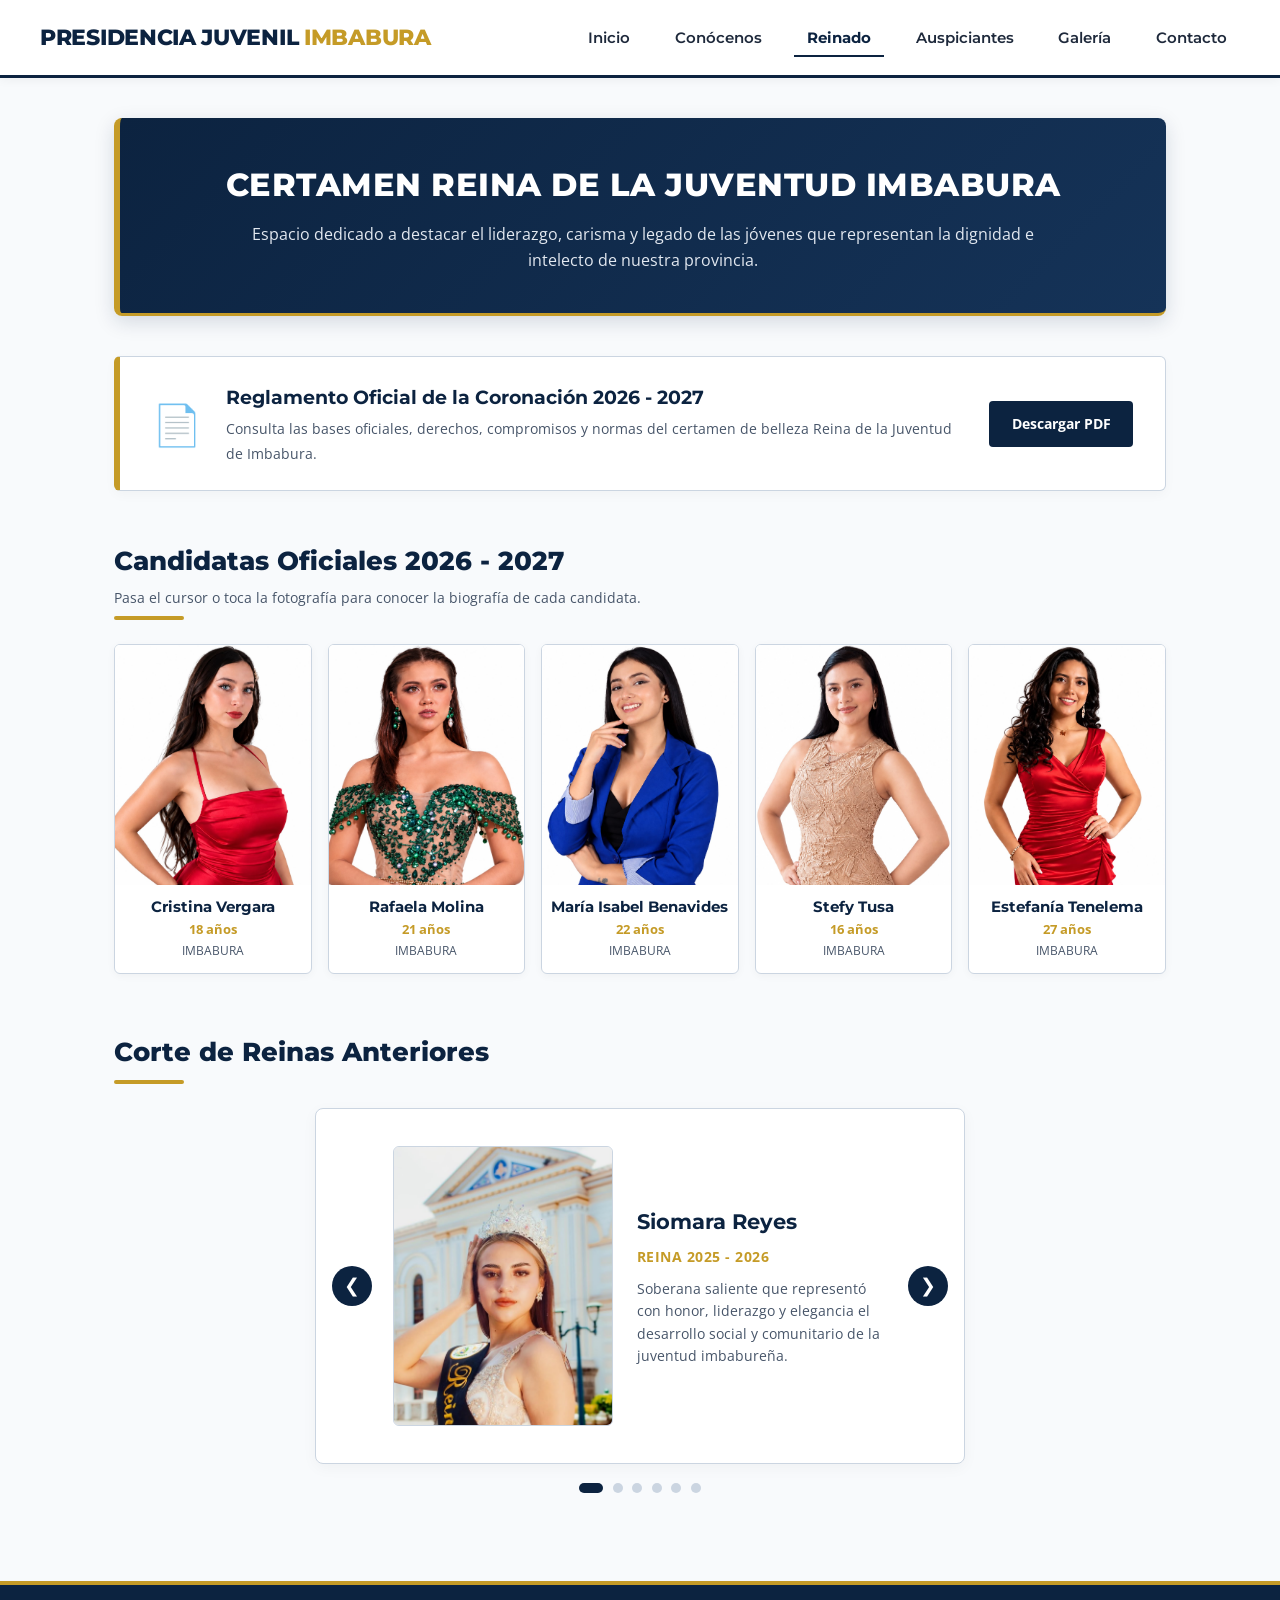
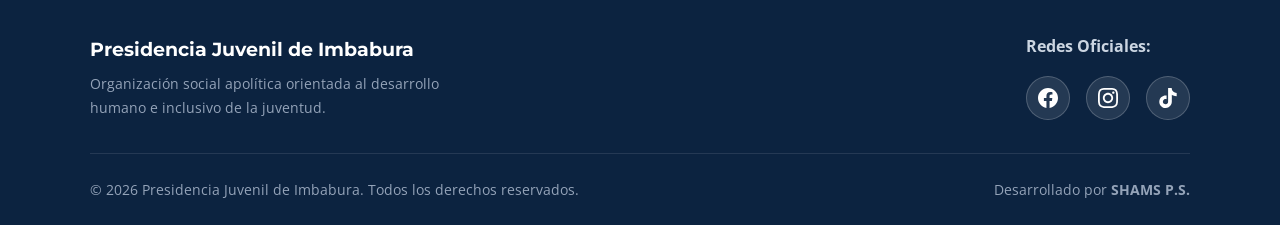
==== reinado.html @ 524c2fce "Versión final galería e integración de Reels" ====
<!DOCTYPE html>
<html lang="es">
<head>
    <meta charset="UTF-8">
    <meta name="viewport" content="width=device-width, initial-scale=1.0">
    <title>Presidencia Juvenil de Imbabura | Certamen y Reinas</title>
    <link rel="stylesheet" href="css/styles.css">
</head>
<body>

    <!-- Menú de Navegación Principal -->
    <header class="navbar">
        <div class="logo">
            <h2>Presidencia Juvenil <span>Imbabura</span></h2>
        </div>
        <nav>
            <ul class="nav-links">
                <li><a href="index.html">Inicio</a></li>
                <li><a href="conocenos.html">Conócenos</a></li>
                <li><a href="reinado.html" class="active">Reinado</a></li>
                <li><a href="auspiciantes.html">Auspiciantes</a></li>
                <li><a href="galeria.html">Galería</a></li>
                <li><a href="contacto.html">Contacto</a></li>
            </ul>
        </nav>
    </header>

    <main class="content">

        <!-- Banner Institucional -->
        <section class="page-title-header">
            <h1>Certamen Reina de la Juventud Imbabura</h1>
            <p>Espacio dedicado a destacar el liderazgo, carisma y legado de las jóvenes que representan la dignidad e intelecto de nuestra provincia.</p>
        </section>

        <!-- SECCIÓN DE REGLAMENTO -->
        <section class="section-block">
            <div class="doc-card">
                <div class="doc-icon">📄</div>
                <div class="doc-info">
                    <h3>Reglamento Oficial de la Coronación 2026 - 2027</h3>
                    <p>Consulta las bases oficiales, derechos, compromisos y normas del certamen de belleza Reina de la Juventud de Imbabura.</p>
                </div>
                <a href="assets/docs/Reglamento_Coronacion_2026_2027.pdf" target="_blank" class="doc-btn">Descargar PDF</a>
            </div>
        </section>

        <!-- SECCIÓN 1: CANDIDATAS OFICIALES 2026 (Interactive Flip Cards) -->
        <section class="section-block">
            <div class="section-title">
                <h2>Candidatas Oficiales 2026 - 2027</h2>
                <p class="section-subtitle">Pasa el cursor o toca la fotografía para conocer la biografía de cada candidata.</p>
                <div class="title-line"></div>
            </div>

            <div class="candidatas-container-row">
                
                <!-- Candidata 1: Cristina Vergara -->
                <article class="candidata-card-compact interactive-card">
                    <div class="candidata-card-inner">
                        <div class="card-front">
                            <div class="candidata-img-compact">
                                <img src="assets/img/candidata1.jpeg" alt="Cristina Vergara">
                            </div>
                            <div class="candidata-info-compact">
                                <h3>Cristina Vergara</h3>
                                <span class="candidata-edad">18 años</span>
                                <p class="candidata-origen">Imbabura</p>
                            </div>
                        </div>
                        <div class="card-back">
                            <h3>Cristina Vergara</h3>
                            <p>Cristina Vergara es una mujer humilde, sencilla y alegre, que se caracteriza por su carisma y calidez humana. Siempre está dispuesta a ayudar de corazón, escuchar y brindar cariño sin esperar nada a cambio. Su sonrisa refleja su esencia y su vocación de servicio, pues encuentra su felicidad en compartir, ayudar y ver sonreír a los demás. Cree en la bondad y la autenticidad como formas de llegar a cada corazón, dejando una huella positiva en quienes la rodean.</p>
                        </div>
                    </div>
                </article>

                <!-- Candidata 2: Rafaela Molina -->
                <article class="candidata-card-compact interactive-card">
                    <div class="candidata-card-inner">
                        <div class="card-front">
                            <div class="candidata-img-compact">
                                <img src="assets/img/candidata2.jpeg" alt="Rafaela Molina">
                            </div>
                            <div class="candidata-info-compact">
                                <h3>Rafaela Molina</h3>
                                <span class="candidata-edad">21 años</span>
                                <p class="candidata-origen">Imbabura</p>
                            </div>
                        </div>
                        <div class="card-back">
                            <h3>Rafaela Molina</h3>
                            <p>Rafaela Molina tiene 21 años y es estudiante de Psicología, modelo y bailarina de folklore. Se caracteriza por ser una mujer disciplinada, sensible y comprometida con su entorno. Encuentra en la Psicología una vocación para comprender y contribuir al bienestar de los demás, mientras que el folklore le permite mantener vivas sus raíces culturales. El modelaje fortalece su seguridad y expresión personal. Aspira a convertir la corona en una oportunidad para servir, inspirar y trabajar por el bienestar de la juventud y el desarrollo de su provincia.</p>
                        </div>
                    </div>
                </article>

                <!-- Candidata 3: María Isabel Benavides -->
                <article class="candidata-card-compact interactive-card">
                    <div class="candidata-card-inner">
                        <div class="card-front">
                            <div class="candidata-img-compact">
                                <img src="assets/img/candidata3.jpeg" alt="María Isabel Benavides">
                            </div>
                            <div class="candidata-info-compact">
                                <h3>María Isabel Benavides</h3>
                                <span class="candidata-edad">22 años</span>
                                <p class="candidata-origen">Imbabura</p>
                            </div>
                        </div>
                        <div class="card-back">
                            <h3>María Isabel Benavides</h3>
                            <p>María Isabel es una joven espontánea, extrovertida y apasionada por el deporte y la cultura. Actualmente estudia Entrenamiento Deportivo en la Universidad Técnica del Norte. Es bailarina de folklore e instructora de bastoneras, actividades que reflejan su energía y creatividad. Se caracteriza por su carisma, liderazgo y facilidad para relacionarse con los demás. Ha participado en eventos culturales y proyectos comunitarios, destacándose como Señorita Confraternidad de la parroquia de Caranqui durante dos años consecutivos. Es una joven responsable, soñadora y comprometida con su crecimiento personal y su comunidad.</p>
                        </div>
                    </div>
                </article>

                <!-- Candidata 4: Stefy Tusa -->
                <article class="candidata-card-compact interactive-card">
                    <div class="candidata-card-inner">
                        <div class="card-front">
                            <div class="candidata-img-compact">
                                <img src="assets/img/candidata4.jpeg" alt="Stefy Tusa">
                            </div>
                            <div class="candidata-info-compact">
                                <h3>Stefy Tusa</h3>
                                <span class="candidata-edad">16 años</span>
                                <p class="candidata-origen">Imbabura</p>
                            </div>
                        </div>
                        <div class="card-back">
                            <h3>Stefy Tusa</h3>
                            <p>Stefy Tusa tiene 16 años y representa orgullosamente al Colegio Sagrado Corazón de Jesús Bethlemitas. Forma parte del grupo de Bastoneras Bethlemitas y ha participado en la Consagración de Lazos Mariano y el Grupo de Danza Bethlemita. Se caracteriza por su dulzura, humildad, empatía y nobleza, cualidades que reflejan su vocación de servicio. Es una joven soñadora y perseverante, comprometida con sus metas y con brindar lo mejor de sí a quienes la rodean. Cree en la bondad, el respeto y el amor como formas de inspirar a los demás.</p>
                        </div>
                    </div>
                </article>

                <!-- Candidata 5: Estefanía Tenelema -->
                <article class="candidata-card-compact interactive-card">
                    <div class="candidata-card-inner">
                        <div class="card-front">
                            <div class="candidata-img-compact">
                                <img src="assets/img/candidata5.jpeg" alt="Estefanía Tenelema">
                            </div>
                            <div class="candidata-info-compact">
                                <h3>Estefanía Tenelema</h3>
                                <span class="candidata-edad">27 años</span>
                                <p class="candidata-origen">Imbabura</p>
                            </div>
                        </div>
                        <div class="card-back">
                            <h3>Estefanía Tenelema</h3>
                            <p>Estefanía Tenelema tiene 27 años y es egresada de la carrera de Arquitectura. Se caracteriza por ser una mujer creativa, perseverante y soñadora, apasionada por el diseño, el arte y la creación de nuevas ideas. Cree firmemente en el potencial de la juventud para transformar la sociedad y construir un mejor presente. Como candidata a Reina de la Juventud Imbabura, busca representar con orgullo a los jóvenes y grupos vulnerables, inspirar a través de su historia y promover acciones que generen un impacto positivo en su comunidad.</p>
                        </div>
                    </div>
                </article>

            </div>
        </section>

        <!-- SECCIÓN 2: CARRUSEL COMPACTO DE REINAS ANTERIORES -->
        <section class="section-block margin-top-large">
            <div class="section-title">
                <h2>Corte de Reinas Anteriores</h2>
                <div class="title-line"></div>
            </div>

            <div class="carousel-wrapper carousel-compact">
                <button class="carousel-btn prev-btn" id="prevReina" aria-label="Anterior">&#10094;</button>
                
                <div class="carousel-track-container">
                    <div class="carousel-track" id="reinasTrack">
                        
                        <div class="carousel-slide active">
                            <div class="reina-slide-card compact-slide">
                                <div class="reina-slide-img compact-img">
                                    <img src="assets/img/siomara-reyes.jpeg" alt="Siomara Reyes">
                                </div>
                                <div class="reina-slide-info compact-info">
                                    <h3>Siomara Reyes</h3>
                                    <span class="reina-periodo">Reina 2025 - 2026</span>
                                    <p>Soberana saliente que representó con honor, liderazgo y elegancia el desarrollo social y comunitario de la juventud imbabureña.</p>
                                </div>
                            </div>
                        </div>

                        <div class="carousel-slide">
                            <div class="reina-slide-card compact-slide">
                                <div class="reina-slide-img compact-img">
                                    <img src="assets/img/adrielys-bejarano.jpeg" alt="Adrielys Bejarano">
                                </div>
                                <div class="reina-slide-info compact-info">
                                    <h3>Adrielys Bejarano</h3>
                                    <span class="reina-periodo">Reina 2024 - 2025</span>
                                    <p>Encabezó iniciativas comunitarias enfocadas en la educación, empoderamiento juvenil y proyectos sociales en la provincia.</p>
                                </div>
                            </div>
                        </div>

                        <div class="carousel-slide">
                            <div class="reina-slide-card compact-slide">
                                <div class="reina-slide-img compact-img">
                                    <img src="assets/img/paola-yandun.jpeg" alt="Paola Yandun">
                                </div>
                                <div class="reina-slide-info compact-info">
                                    <h3>Paola Yandun</h3>
                                    <span class="reina-periodo">Reina 2023 - 2024</span>
                                    <p>Promovió campañas de inclusión, cultura y voluntariado social en los cantones de la provincia de Imbabura.</p>
                                </div>
                            </div>
                        </div>

                        <div class="carousel-slide">
                            <div class="reina-slide-card compact-slide">
                                <div class="reina-slide-img compact-img">
                                    <img src="assets/img/karla-lozano.jpeg" alt="Srta. Karla Lozano">
                                </div>
                                <div class="reina-slide-info compact-info">
                                    <h3>Srta. Karla Lozano</h3>
                                    <span class="reina-periodo">Reina 2021 - 2022</span>
                                    <p>Destacó por su firme compromiso social y articular acciones en favor de sectores vulnerables durante su gestión.</p>
                                </div>
                            </div>
                        </div>

                        <div class="carousel-slide">
                            <div class="reina-slide-card compact-slide">
                                <div class="reina-slide-img compact-img">
                                    <img src="assets/img/samantha-teca.jpeg" alt="Samantha Teca">
                                </div>
                                <div class="reina-slide-info compact-info">
                                    <h3>Samantha Teca</h3>
                                    <span class="reina-periodo">Srta. Juventud 2020 - 2021</span>
                                    <p>Impulsó la solidaridad y empatía juvenil mediante proyectos de acompañamiento y presencia en territorio.</p>
                                </div>
                            </div>
                        </div>

                        <div class="carousel-slide">
                            <div class="reina-slide-card compact-slide">
                                <div class="reina-slide-img compact-img">
                                    <img src="assets/img/genesis-romo.jpeg" alt="Srta. Génesis Romo">
                                </div>
                                <div class="reina-slide-info compact-info">
                                    <h3>Srta. Génesis Romo</h3>
                                    <span class="reina-periodo">Srta. Juventud 2019 - 2020</span>
                                    <p>Pionera en consolidar la representación y el protagonismo de las jóvenes líderes en la provincia de Imbabura.</p>
                                </div>
                            </div>
                        </div>

                    </div>
                </div>

                <button class="carousel-btn next-btn" id="nextReina" aria-label="Siguiente">&#10095;</button>
            </div>

            <div class="carousel-dots" id="carouselDots">
                <span class="dot active" data-index="0"></span>
                <span class="dot" data-index="1"></span>
                <span class="dot" data-index="2"></span>
                <span class="dot" data-index="3"></span>
                <span class="dot" data-index="4"></span>
                <span class="dot" data-index="5"></span>
            </div>
        </section>

    </main>

    <footer class="footer">
        <div class="footer-container">
            <div class="footer-brand">
                <h3>Presidencia Juvenil de Imbabura</h3>
                <p>Organización social apolítica orientada al desarrollo humano e inclusivo de la juventud.</p>
            </div>

            <div class="footer-social-box">
                <p><strong>Redes Oficiales:</strong></p>
                <div class="social-links">
                    <a href="https://www.facebook.com/share/1FJmU1E8xV/" target="_blank" rel="noopener noreferrer" class="social-icon facebook" title="Facebook Oficial">
                        <svg viewBox="0 0 24 24" fill="currentColor"><path d="M24 12.073c0-6.627-5.373-12-12-12s-12 5.373-12 12c0 5.99 4.388 10.954 10.125 11.854v-8.385H7.078v-3.47h3.047V9.43c0-3.007 1.792-4.669 4.533-4.669 1.312 0 2.686.235 2.686.235v2.953H15.83c-1.491 0-1.956.925-1.956 1.874v2.25h3.328l-.532 3.47h-2.796v8.385C19.612 23.027 24 18.062 24 12.073z"/></svg>
                    </a>
                    <a href="https://www.instagram.com/presidencia_juvenilimbabura?stkn=MXI4ODE0ODQxZ203dQ==" target="_blank" rel="noopener noreferrer" class="social-icon instagram" title="Instagram Oficial">
                        <svg viewBox="0 0 24 24" fill="currentColor"><path d="M12 2.163c3.204 0 3.584.012 4.85.07 3.252.148 4.771 1.691 4.919 4.919.058 1.265.069 1.645.069 4.849 0 3.205-.012 3.584-.069 4.849-.149 3.225-1.664 4.771-4.919 4.919-1.266.058-1.644.07-4.85.07-3.204 0-3.584-.012-4.849-.07-3.26-.149-4.771-1.699-4.919-4.92-.058-1.265-.07-1.644-.07-4.849 0-3.204.013-3.583.07-4.849.149-3.227 1.664-4.771 4.919-4.919 1.266-.057 1.645-.069 4.849-.069zm0-2.163c-3.259 0-3.667.014-4.947.072-4.358.2-6.78 2.618-6.98 6.98-.059 1.281-.073 1.689-.073 4.948 0 3.259.014 3.668.072 4.948.2 4.358 2.618 6.78 6.98 6.98 1.281.058 1.689.072 4.948.072 3.259 0 3.668-.014 4.948-.072 4.354-.2 6.782-2.618 6.979-6.98.059-1.28.073-1.689.073-4.948 0-3.259-.014-3.667-.072-4.947-.196-4.354-2.617-6.78-6.979-6.98-1.281-.059-1.69-.073-4.949-.073zm0 5.838c-3.403 0-6.162 2.759-6.162 6.162s2.759 6.163 6.162 6.163 6.162-2.759 6.162-6.163c0-3.403-2.759-6.162-6.162-6.162zm0 10.162c-2.209 0-4-1.79-4-4 0-2.209 1.791-4 4-4s4 1.791 4 4c0 2.21-1.791 4-4 4zm6.406-11.845c-.796 0-1.441.645-1.441 1.44s.645 1.44 1.441 1.44c.795 0 1.439-.645 1.439-1.44s-.644-1.44-1.439-1.44z"/></svg>
                    </a>
                    <a href="https://www.tiktok.com/@presidenciajuveni?_r=1&_t=ZS-9A9U67htCU6" target="_blank" rel="noopener noreferrer" class="social-icon tiktok" title="TikTok Oficial">
                        <svg viewBox="0 0 24 24" fill="currentColor"><path d="M12.525.02c1.31-.02 2.61-.01 3.91-.02.08 1.53.63 3.09 1.75 4.17 1.12 1.11 2.7 1.62 4.24 1.79v4.03c-1.44-.05-2.89-.35-4.2-.97-.57-.26-1.1-.59-1.62-.93-.01 2.92.01 5.84-.02 8.75-.08 1.4-.54 2.79-1.35 3.94-1.31 1.92-3.58 3.17-5.91 3.21-1.43.08-2.86-.31-4.08-1.03-2.02-1.19-3.44-3.37-3.65-5.71-.02-.5-.03-1-.01-1.49.18-1.9 1.12-3.72 2.58-4.96 1.66-1.44 3.98-2.13 6.15-1.72.02 1.48-.04 2.96-.04 4.44-.99-.32-2.15-.23-3.02.37-.82.56-1.36 1.52-1.36 2.53-.01 1.03.51 2.04 1.37 2.61.88.58 2.04.66 3.01.25 1.01-.41 1.74-1.39 1.83-2.48.05-2.22.01-4.44.02-6.66.01-3.37-.01-6.74.02-10.11z"/></svg>
                    </a>
                </div>
            </div>
        </div>

        <div class="footer-bottom">
            <p>&copy; 2026 Presidencia Juvenil de Imbabura. Todos los derechos reservados.</p>
            <p>Desarrollado por <strong>SHAMS P.S.</strong></p>
        </div>
    </footer>

    <script src="js/main.js"></script>
</body>
</html>
---- css/styles.css ----
/* Importamos fuentes modernas desde Google Fonts */
@import url('https://fonts.googleapis.com/css2?family=Montserrat:wght@600;700;800&family=Open+Sans:wght@400;600&display=swap');

/* ==========================================
   1. PALETA INSTITUCIONAL Y SOBRIA (ONG)
   ========================================== */
:root {
    --azul-institucional: #0c2340;   
    --azul-secundario: #1d4ed8;      
    --dorado-acento: #c59b27;        
    --fondo-oficial: #f8fafc;        
    --blanco: #ffffff;
    --texto-principal: #1e293b;     
    --texto-secundario: #475569;    
    --gris-borde: #cbd5e1;           
}

/* ==========================================
   2. RESET Y TIPOGRAFÍA MODERNA
   ========================================== */
* {
    margin: 0;
    padding: 0;
    box-sizing: border-box;
}

body {
    background-color: var(--fondo-oficial);
    color: var(--texto-principal);
    font-family: 'Open Sans', system-ui, -apple-system, sans-serif;
    line-height: 1.7;
    display: flex;
    flex-direction: column;
    min-height: 100vh;
}

h1, h2, h3, h4, .logo h2, .nav-links a, .valor-box, .btn {
    font-family: 'Montserrat', system-ui, sans-serif;
}

/* ==========================================
   3. BARRA DE NAVEGACIÓN INSTITUCIONAL
   ========================================== */
.navbar {
    display: flex;
    justify-content: space-between;
    align-items: center;
    background-color: var(--blanco);
    padding: 1.2rem 2.5rem;
    border-bottom: 3px solid var(--azul-institucional);
    box-shadow: 0 2px 10px rgba(0, 0, 0, 0.05);
    position: sticky;
    top: 0;
    z-index: 1000;
}

.logo h2 {
    color: var(--azul-institucional);
    font-size: 1.35rem;
    font-weight: 800;
    letter-spacing: -0.3px;
    text-transform: uppercase;
}

.logo h2 span {
    color: var(--dorado-acento);
}

.nav-links {
    list-style: none;
    display: flex;
    gap: 1.2rem;
}

.nav-links a {
    color: var(--texto-principal);
    text-decoration: none;
    font-weight: 600;
    font-size: 0.95rem;
    padding: 0.5rem 0.8rem;
    border-bottom: 2px solid transparent;
    transition: all 0.25s ease;
}

.nav-links a:hover {
    color: var(--azul-secundario);
}

.nav-links a.active {
    color: var(--azul-institucional);
    border-bottom: 2px solid var(--azul-institucional);
    font-weight: 700;
}

/* ==========================================
   4. CONTENEDOR PRINCIPAL Y BANNERS
   ========================================== */
.content {
    flex: 1;
    max-width: 1100px;
    width: 100%;
    margin: 0 auto;
    padding: 2.5rem 1.5rem;
}

/* HERO CON IMAGEN DE FONDO (INICIO) */
.hero-image-banner {
    width: 100%;
    height: 380px;
    background-image: url('../assets/img/portada-juventud.jpg');
    background-repeat: no-repeat;
    background-size: cover;
    background-position: center center;
    position: relative;
    border-bottom: 4px solid var(--dorado-acento);
    margin-bottom: 2.5rem;
    border-radius: 6px;
    overflow: hidden;
    box-shadow: 0 4px 15px rgba(0, 0, 0, 0.08);
}

.hero-overlay {
    width: 100%;
    height: 100%;
    background: rgba(12, 35, 64, 0.5);
    display: flex;
    justify-content: center;
    align-items: center;
    padding: 1.5rem;
}

.hero-card-content {
    background: rgba(255, 255, 255, 0.95);
    backdrop-filter: blur(4px);
    padding: 2rem 2.5rem;
    max-width: 800px;
    width: 100%;
    text-align: center;
    border-left: 6px solid var(--azul-institucional);
    border-radius: 4px;
    box-shadow: 0 8px 20px rgba(0, 0, 0, 0.2);
}

.hero-card-content h1 {
    font-size: 2rem;
    color: var(--azul-institucional);
    margin-bottom: 0.5rem;
    font-weight: 800;
}

.hero-card-content p {
    font-size: 1rem;
    color: var(--texto-secundario);
    line-height: 1.5;
}

/* BANNER INSTITUCIONAL DE SECCIONES */
.page-title-header {
    background: linear-gradient(135deg, var(--azul-institucional) 0%, #153358 100%);
    border-radius: 8px;
    border-left: 6px solid var(--dorado-acento);
    border-bottom: 3px solid var(--dorado-acento);
    padding: 2.5rem 2rem;
    margin-bottom: 2.5rem;
    box-shadow: 0 6px 20px rgba(12, 35, 64, 0.15);
    text-align: center;
    position: relative;
}

.page-title-header h1 {
    font-size: 2rem;
    color: var(--blanco);
    margin-bottom: 0.6rem;
    font-weight: 800;
    letter-spacing: 0.5px;
    text-transform: uppercase;
}

.page-title-header p {
    color: #e2e8f0;
    font-size: 1rem;
    max-width: 820px;
    margin: 0 auto;
    line-height: 1.6;
}

/* Subtítulos de sección */
.section-block {
    margin-bottom: 3rem;
}

.margin-top-large {
    margin-top: 3.5rem;
}

.section-title {
    margin-bottom: 1.5rem;
}

.section-title h2 {
    font-size: 1.6rem;
    color: var(--azul-institucional);
    font-weight: 800;
}

.section-subtitle {
    font-size: 0.88rem;
    color: var(--texto-secundario);
    margin-top: 0.2rem;
}

.title-line {
    width: 70px;
    height: 4px;
    background-color: var(--dorado-acento);
    margin-top: 0.4rem;
    border-radius: 2px;
}

/* ==========================================
   5. GRILLA & MÓDULOS DE INFORMACIÓN
   ========================================== */
.info-grid {
    display: grid;
    grid-template-columns: repeat(2, 1fr);
    gap: 2rem;
}

.full-width {
    grid-column: span 2;
}

.info-card-formal {
    background: var(--blanco);
    padding: 2.2rem;
    border: 1px solid var(--gris-borde);
    box-shadow: 0 2px 8px rgba(0, 0, 0, 0.03);
}

.info-card-formal h2 {
    color: var(--azul-institucional);
    font-size: 1.35rem;
    margin-bottom: 1rem;
    padding-bottom: 0.5rem;
    border-bottom: 2px solid var(--dorado-acento);
    display: inline-block;
    font-weight: 700;
}

.info-card-formal p {
    color: var(--texto-secundario);
    font-size: 0.98rem;
    text-align: justify;
}

/* Valores Institucionales */
.valores-container {
    display: grid;
    grid-template-columns: repeat(auto-fit, minmax(200px, 1fr));
    gap: 1rem;
    margin-top: 1rem;
}

.valor-box {
    background-color: #f1f5f9;
    border-left: 3px solid var(--azul-secundario);
    padding: 0.8rem 1.2rem;
    font-size: 0.9rem;
    font-weight: 700;
    color: var(--azul-institucional);
}

/* ==========================================
   6. DIRECTIVA Y CANDIDATAS
   ========================================== */
.directiva-grid {
    display: grid;
    grid-template-columns: repeat(auto-fit, minmax(280px, 1fr));
    gap: 2rem;
    margin-top: 1rem;
}

.directiva-card {
    background: var(--blanco);
    border: 1px solid var(--gris-borde);
    border-radius: 6px;
    overflow: hidden;
    box-shadow: 0 4px 12px rgba(0, 0, 0, 0.04);
    transition: transform 0.3s ease, box-shadow 0.3s ease;
    display: flex;
    flex-direction: column;
}

.directiva-card:hover {
    transform: translateY(-5px);
    box-shadow: 0 8px 20px rgba(12, 35, 64, 0.12);
    border-color: var(--dorado-acento);
}

.directiva-card.principal {
    border-top: 4px solid var(--azul-institucional);
}

.directiva-img {
    width: 100%;
    height: 380px;
    background-color: #ffffff;
    overflow: hidden;
}

.directiva-img img {
    width: 100%;
    height: 100%;
    object-fit: cover;
    object-position: center top;
    transition: transform 0.4s ease;
}

.directiva-card:hover .directiva-img img {
    transform: scale(1.03);
}

.directiva-info {
    padding: 1.5rem 1.2rem;
    text-align: center;
    flex: 1;
    display: flex;
    flex-direction: column;
}

.directiva-info h3 {
    font-size: 1.25rem;
    color: var(--azul-institucional);
    margin-bottom: 0.2rem;
    font-weight: 700;
}

.directiva-cargo {
    display: inline-block;
    color: var(--dorado-acento);
    font-weight: 700;
    font-size: 0.9rem;
    margin-bottom: 0.3rem;
}

.directiva-info p {
    font-size: 0.88rem;
    color: var(--texto-secundario);
    line-height: 1.5;
    margin-top: auto;
}

/* CANDIDATAS EN 1 FILA COMPACTA CON FLIP CARD */
.candidatas-container-row {
    display: grid;
    grid-template-columns: repeat(5, 1fr);
    gap: 1rem;
    margin-top: 1rem;
}

.candidata-card-compact {
    background: transparent;
    border-radius: 6px;
}

.candidata-img-compact {
    width: 100%;
    height: 240px;
    background-color: #ffffff;
    overflow: hidden;
}

.candidata-img-compact img {
    width: 100%;
    height: 100%;
    object-fit: cover;
    object-position: center top;
}

.candidata-info-compact {
    padding: 0.8rem 0.5rem;
    text-align: center;
}

.candidata-info-compact h3 {
    font-size: 0.95rem;
    color: var(--azul-institucional);
    font-weight: 700;
    line-height: 1.2;
    margin-bottom: 0.2rem;
}

.candidata-info-compact .candidata-edad {
    font-size: 0.8rem;
    color: var(--dorado-acento);
    display: block;
    font-weight: 700;
}

.candidata-info-compact .candidata-origen {
    font-size: 0.75rem;
    color: var(--texto-secundario);
    text-transform: uppercase;
}

/* EFECTO FLIP CARD 3D */
.interactive-card {
    perspective: 1000px;
    height: 330px;
    cursor: pointer;
}

.candidata-card-inner {
    position: relative;
    width: 100%;
    height: 100%;
    text-align: center;
    transition: transform 0.6s cubic-bezier(0.4, 0.2, 0.2, 1);
    transform-style: preserve-3d;
}

.interactive-card:hover .candidata-card-inner,
.interactive-card.flipped .candidata-card-inner {
    transform: rotateY(180deg);
}

.card-front, .card-back {
    position: absolute;
    width: 100%;
    height: 100%;
    -webkit-backface-visibility: hidden;
    backface-visibility: hidden;
    border-radius: 6px;
    overflow: hidden;
}

.card-front {
    background-color: var(--blanco);
    border: 1px solid var(--gris-borde);
    box-shadow: 0 2px 8px rgba(0, 0, 0, 0.04);
}

.card-back {
    background: linear-gradient(145deg, var(--azul-institucional) 0%, #153358 100%);
    color: var(--blanco);
    transform: rotateY(180deg);
    padding: 1.2rem 1rem;
    display: flex;
    flex-direction: column;
    justify-content: flex-start;
    align-items: center;
    border: 1px solid var(--dorado-acento);
    box-shadow: 0 4px 15px rgba(12, 35, 64, 0.2);
}

.card-back h3 {
    font-size: 1rem;
    color: var(--dorado-acento);
    margin-bottom: 0.5rem;
    font-weight: 700;
}

.card-back p {
    font-size: 0.78rem;
    line-height: 1.45;
    color: #f1f5f9;
    text-align: justify;
    overflow-y: auto;
    max-height: 240px;
    padding-right: 0.3rem;
}

.card-back p::-webkit-scrollbar {
    width: 4px;
}

.card-back p::-webkit-scrollbar-thumb {
    background: var(--dorado-acento);
    border-radius: 2px;
}

/* TARJETA DE REGLAMENTO DESCARGABLE (PDF) */
.doc-card {
    background: var(--blanco);
    border: 1px solid var(--gris-borde);
    border-left: 6px solid var(--dorado-acento);
    border-radius: 6px;
    padding: 1.5rem 2rem;
    display: flex;
    align-items: center;
    gap: 1.5rem;
    box-shadow: 0 4px 12px rgba(0,0,0,0.03);
    margin-bottom: 2.5rem;
}

.doc-icon {
    font-size: 2.5rem;
}

.doc-info {
    flex: 1;
}

.doc-info h3 {
    color: var(--azul-institucional);
    font-size: 1.2rem;
    font-weight: 700;
    margin-bottom: 0.2rem;
}

.doc-info p {
    color: var(--texto-secundario);
    font-size: 0.9rem;
}

.doc-btn {
    background-color: var(--azul-institucional);
    color: var(--blanco);
    padding: 0.7rem 1.4rem;
    border-radius: 4px;
    text-decoration: none;
    font-weight: 700;
    font-size: 0.88rem;
    transition: background-color 0.25s ease;
}

.doc-btn:hover {
    background-color: var(--dorado-acento);
    color: var(--azul-institucional);
}

/* ==========================================
   7. CARRUSEL COMPACTO Y REUTILIZABLE
   ========================================== */
.carousel-wrapper {
    position: relative;
    display: flex;
    align-items: center;
    background: var(--blanco);
    border: 1px solid var(--gris-borde);
    border-radius: 8px;
    padding: 1.5rem 1rem;
    box-shadow: 0 4px 15px rgba(0, 0, 0, 0.04);
    max-width: 650px; /* Contenedor compacto centrado */
    margin: 0 auto;
}

.carousel-track-container {
    overflow: hidden;
    width: 100%;
}

.carousel-track {
    display: flex;
    transition: transform 0.4s ease-in-out;
}

.carousel-slide {
    min-width: 100%;
    box-sizing: border-box;
    display: flex;
    justify-content: center;
    align-items: center;
}

/* Reducción y ajuste del Reel de Instagram */
.carousel-slide .instagram-media {
    margin: 0 auto !important;
    min-width: 260px !important;
    max-width: 320px !important;
    max-height: 480px !important;
    border-radius: 8px !important;
}

.reina-slide-card {
    display: flex;
    align-items: center;
    gap: 1.5rem;
    padding: 0.8rem;
    width: 100%;
}

.reina-slide-img {
    flex: 0 0 220px;
    height: 280px;
    border-radius: 6px;
    overflow: hidden;
    background-color: #f1f5f9;
    border: 1px solid var(--gris-borde);
}

.reina-slide-img img {
    width: 100%;
    height: 100%;
    object-fit: cover;
    object-position: center top;
}

.reina-slide-info {
    flex: 1;
}

.reina-slide-info h3 {
    font-size: 1.3rem;
    color: var(--azul-institucional);
    margin-bottom: 0.2rem;
    font-weight: 700;
}

.reina-slide-info .reina-periodo {
    display: inline-block;
    color: var(--dorado-acento);
    font-weight: 700;
    font-size: 0.88rem;
    margin-bottom: 0.6rem;
    text-transform: uppercase;
    letter-spacing: 0.5px;
}

.reina-slide-info p {
    font-size: 0.9rem;
    color: var(--texto-secundario);
    line-height: 1.55;
}

/* Botones del carrusel */
.carousel-btn {
    background-color: var(--azul-institucional);
    color: var(--blanco);
    border: none;
    font-size: 1.2rem;
    width: 40px;
    height: 40px;
    border-radius: 50%;
    cursor: pointer;
    z-index: 10;
    transition: all 0.25s ease;
    display: flex;
    justify-content: center;
    align-items: center;
    flex-shrink: 0;
}

.carousel-btn:hover {
    background-color: var(--dorado-acento);
    color: var(--azul-institucional);
}

.prev-btn {
    margin-right: 0.5rem;
}

.next-btn {
    margin-left: 0.5rem;
}

.carousel-dots {
    display: flex;
    justify-content: center;
    gap: 0.6rem;
    margin-top: 1.2rem;
}

.dot {
    width: 10px;
    height: 10px;
    background-color: var(--gris-borde);
    border-radius: 50%;
    cursor: pointer;
    transition: background-color 0.3s ease, width 0.3s ease;
}

.dot.active {
    background-color: var(--azul-institucional);
    width: 24px;
    border-radius: 6px;
}

/* ==========================================
   8. GRILLA DE AUSPICIANTES
   ========================================== */
.auspiciantes-grid {
    display: grid;
    grid-template-columns: repeat(auto-fit, minmax(220px, 1fr));
    gap: 1.5rem;
    margin-top: 1rem;
}

.auspiciante-card {
    background: var(--blanco);
    border: 1px solid var(--gris-borde);
    border-radius: 6px;
    padding: 1.5rem;
    text-align: center;
    box-shadow: 0 2px 8px rgba(0,0,0,0.03);
    transition: transform 0.25s ease, border-color 0.25s ease;
}

.auspiciante-card:hover {
    transform: translateY(-3px);
    border-color: var(--dorado-acento);
}

.auspiciante-logo {
    width: 100%;
    height: 120px;
    background-color: #ffffff;
    border-radius: 4px;
    display: flex;
    justify-content: center;
    align-items: center;
    margin-bottom: 1rem;
}

.auspiciante-logo img {
    width: 100%;
    height: 100%;
    object-fit: contain;
    padding: 0.5rem;
}

.auspiciante-card h3 {
    font-size: 1.05rem;
    color: var(--azul-institucional);
    margin-bottom: 0.2rem;
}

.auspiciante-card span {
    font-size: 0.82rem;
    color: var(--texto-secundario);
}

.auspiciante-card.principal-auspiciante {
    border-top: 3px solid var(--dorado-acento);
    box-shadow: 0 4px 15px rgba(197, 155, 39, 0.15);
}

/* ==========================================
   9. GALERÍA DE FOTOS
   ========================================== */
.gallery-grid {
    display: grid;
    grid-template-columns: repeat(auto-fill, minmax(200px, 1fr));
    gap: 1.2rem;
    margin-top: 1rem;
}

.gallery-item {
    height: 200px;
    background-color: #e2e8f0;
    border: 1px solid var(--gris-borde);
    border-radius: 6px;
    overflow: hidden;
    box-shadow: 0 2px 8px rgba(0, 0, 0, 0.04);
    transition: transform 0.3s ease, box-shadow 0.3s ease;
}

.gallery-item:hover {
    transform: translateY(-4px);
    box-shadow: 0 6px 16px rgba(12, 35, 64, 0.12);
    border-color: var(--dorado-acento);
}

.gallery-item img {
    width: 100%;
    height: 100%;
    object-fit: cover;
    transition: transform 0.4s ease;
}

.gallery-item:hover img {
    transform: scale(1.05);
}

/* ==========================================
   10. FORMULARIO DE CONTACTO
   ========================================== */
.form-container {
    max-width: 600px;
    margin: 0 auto;
    background: var(--blanco);
    padding: 2.5rem;
    border: 1px solid var(--gris-borde);
    border-radius: 8px;
    box-shadow: 0 4px 15px rgba(0, 0, 0, 0.04);
}

.form-group {
    margin-bottom: 1.25rem;
}

.form-group label {
    display: block;
    margin-bottom: 0.4rem;
    font-weight: 600;
    color: var(--texto-principal);
    font-size: 0.95rem;
}

.form-group input,
.form-group select,
.form-group textarea {
    width: 100%;
    padding: 0.8rem 1rem;
    border: 1px solid var(--gris-borde);
    border-radius: 4px;
    font-size: 0.95rem;
    font-family: 'Open Sans', sans-serif;
    background-color: var(--blanco);
    color: var(--texto-principal);
}

.form-group select {
    cursor: pointer;
}

.btn-whatsapp {
    width: 100%;
    background-color: #25d366;
    color: var(--blanco);
    display: flex;
    justify-content: center;
    align-items: center;
    gap: 0.5rem;
    font-size: 1rem;
    padding: 1rem;
    border-radius: 6px;
    border: none;
    cursor: pointer;
    font-weight: 700;
    transition: background-color 0.3s ease, transform 0.2s ease;
}

.btn-whatsapp:hover {
    background-color: #128c7e;
    transform: translateY(-2px);
    box-shadow: 0 4px 12px rgba(37, 211, 102, 0.3);
}

/* ==========================================
   11. PIE DE PÁGINA E ICONOS SOCIALES SVG
   ========================================== */
.footer {
    background-color: var(--azul-institucional);
    color: #cbd5e1;
    padding: 3rem 1.5rem 1.5rem 1.5rem;
    margin-top: auto;
    border-top: 4px solid var(--dorado-acento);
}

.footer-container {
    max-width: 1100px;
    margin: 0 auto;
    display: flex;
    justify-content: space-between;
    align-items: flex-start;
    flex-wrap: wrap;
    gap: 2rem;
    padding-bottom: 2rem;
    border-bottom: 1px solid rgba(255, 255, 255, 0.1);
}

.footer-brand h3 {
    color: var(--blanco);
    font-size: 1.2rem;
    font-weight: 700;
    margin-bottom: 0.4rem;
}

.footer-brand p {
    font-size: 0.9rem;
    color: #94a3b8;
    max-width: 400px;
}

.footer-social-box {
    display: flex;
    flex-direction: column;
    gap: 0.5rem;
}

.social-links {
    display: flex;
    gap: 1rem;
    margin-top: 0.5rem;
}

.social-icon {
    display: inline-flex;
    justify-content: center;
    align-items: center;
    width: 44px;
    height: 44px;
    border-radius: 50%;
    background-color: rgba(255, 255, 255, 0.1);
    color: var(--blanco);
    text-decoration: none;
    border: 1px solid rgba(255, 255, 255, 0.2);
    transition: all 0.3s ease;
}

.social-icon svg {
    width: 20px;
    height: 20px;
}

.social-icon.facebook:hover {
    background-color: #1877f2;
    border-color: #1877f2;
    transform: translateY(-3px);
    box-shadow: 0 4px 12px rgba(24, 119, 242, 0.4);
}

.social-icon.instagram:hover {
    background: linear-gradient(45deg, #f09433 0%, #e6683c 25%, #dc2743 50%, #cc2366 75%, #bc1888 100%);
    border-color: transparent;
    transform: translateY(-3px);
    box-shadow: 0 4px 12px rgba(220, 39, 67, 0.4);
}

.social-icon.tiktok:hover {
    background-color: #000000;
    border-color: var(--dorado-acento);
    color: #00f2fe;
    transform: translateY(-3px);
    box-shadow: 0 4px 12px rgba(0, 242, 254, 0.3);
}

.footer-bottom {
    max-width: 1100px;
    margin: 1.5rem auto 0 auto;
    display: flex;
    justify-content: space-between;
    align-items: center;
    flex-wrap: wrap;
    gap: 1rem;
    font-size: 0.85rem;
    color: #94a3b8;
}

/* ==========================================
   12. ADAPTACIÓN RESPONSIVE (MÓVILES Y TABLETS)
   ========================================== */
@media (max-width: 900px) {
    .candidatas-container-row {
        grid-template-columns: repeat(auto-fit, minmax(140px, 1fr));
    }
    .doc-card {
        flex-direction: column;
        text-align: center;
    }
}

@media (max-width: 768px) {
    .reina-slide-card {
        flex-direction: column;
        text-align: center;
    }
    .reina-slide-img {
        flex: 0 0 auto;
        width: 100%;
        height: 280px;
    }
    .info-grid {
        grid-template-columns: 1fr;
    }
    .full-width {
        grid-column: span 1;
    }
    .page-title-header {
        padding: 1.8rem 1.2rem;
    }
    .page-title-header h1 {
        font-size: 1.4rem;
    }
    .footer-container, .footer-bottom {
        flex-direction: column;
        text-align: center;
    }
}
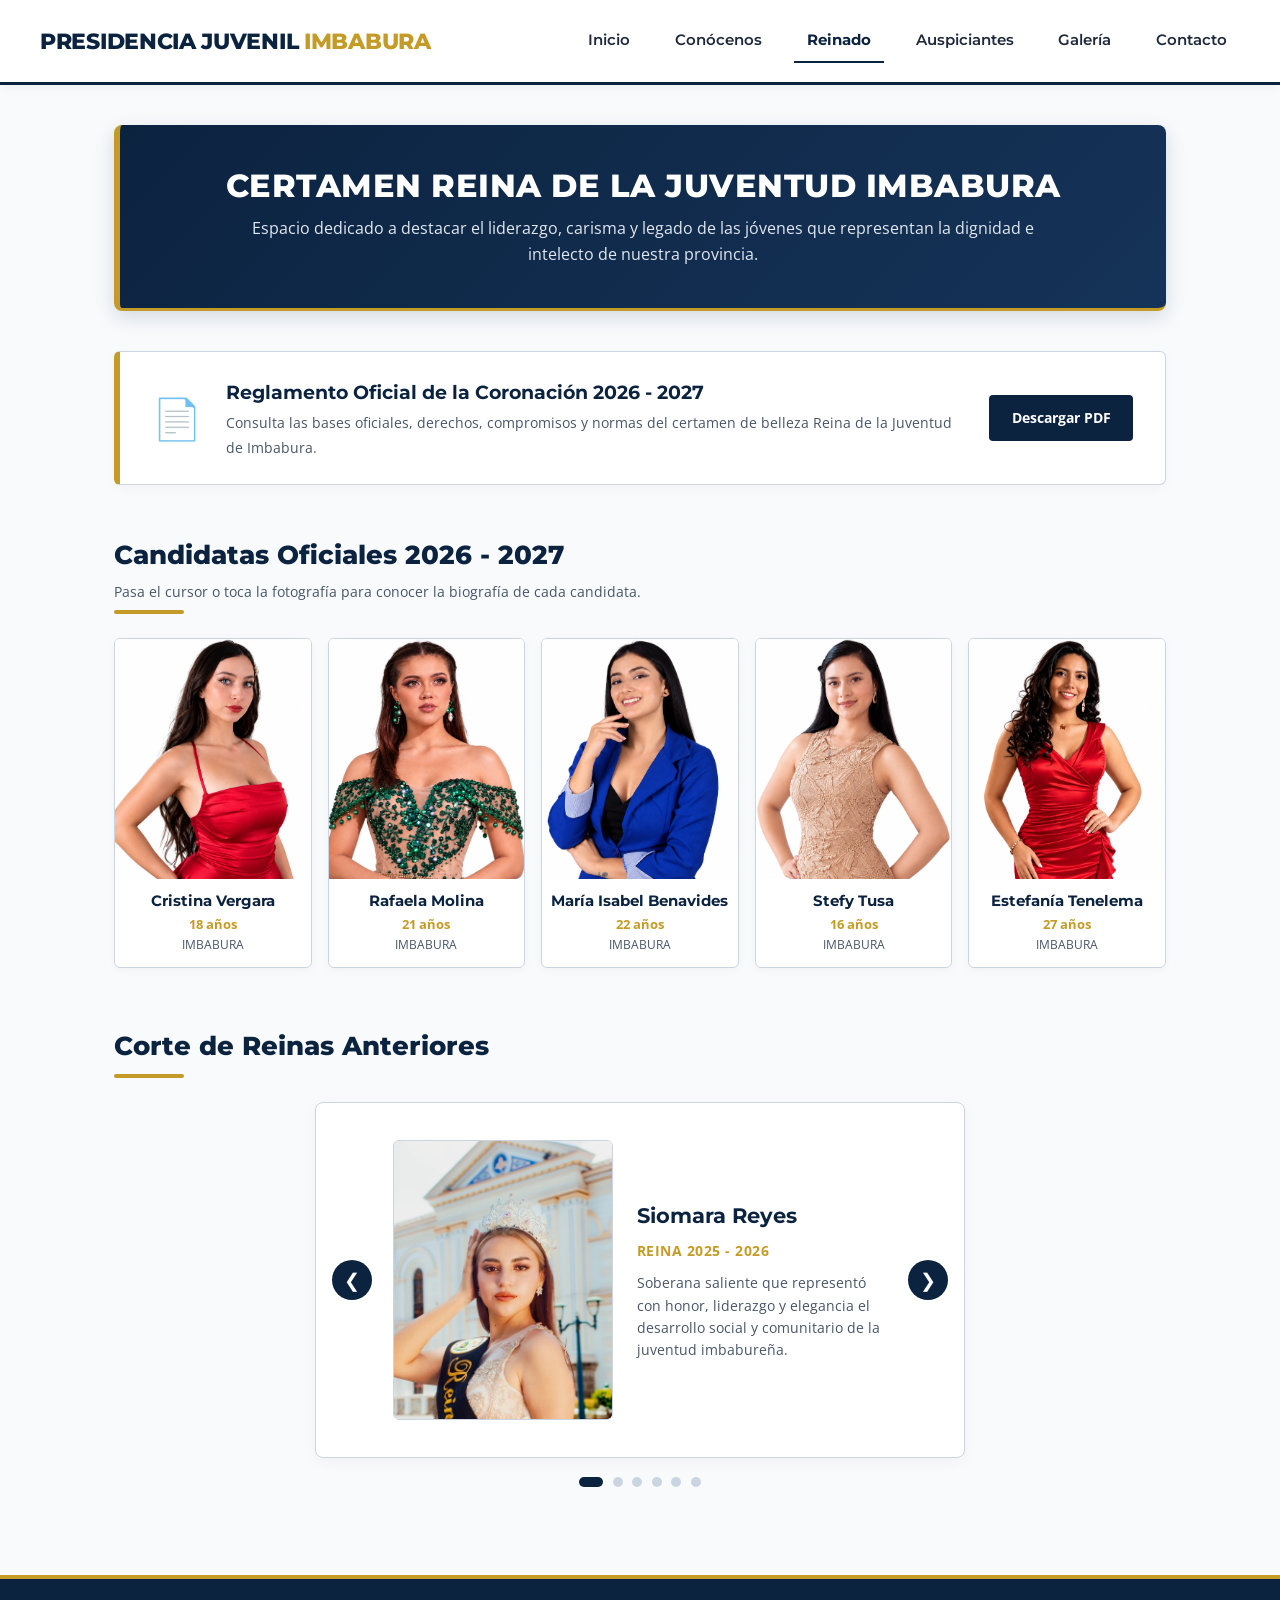
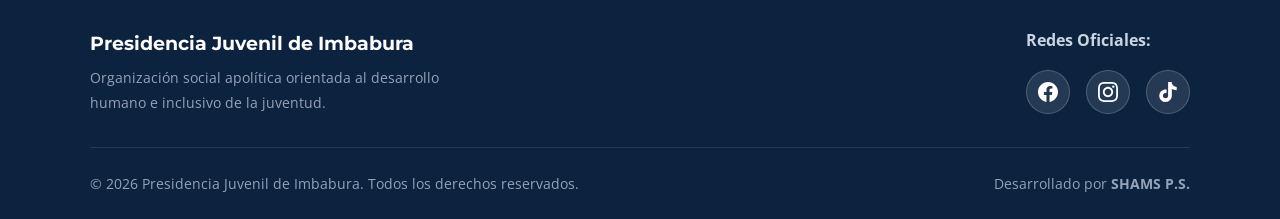
==== commit 0552d57f: "Fix: corrección de menú móvil flotante, animaciones 3D y carrusel en reinado.html" ====
--- a/reinado.html
+++ b/reinado.html
@@ -14,6 +14,11 @@
             <h2>Presidencia Juvenil <span>Imbabura</span></h2>
         </div>
         <nav>
+            <button class="menu-toggle" id="menuToggle" aria-label="Abrir menú">
+                <span></span>
+                <span></span>
+                <span></span>
+            </button>
             <ul class="nav-links">
                 <li><a href="index.html">Inicio</a></li>
                 <li><a href="conocenos.html">Conócenos</a></li>
@@ -158,25 +163,25 @@
             </div>
         </section>
 
-        <!-- SECCIÓN 2: CARRUSEL COMPACTO DE REINAS ANTERIORES -->
+        <!-- SECCIÓN 2: CARRUSEL DE REINAS ANTERIORES -->
         <section class="section-block margin-top-large">
             <div class="section-title">
                 <h2>Corte de Reinas Anteriores</h2>
                 <div class="title-line"></div>
             </div>
 
-            <div class="carousel-wrapper carousel-compact">
+            <div class="carousel-wrapper">
                 <button class="carousel-btn prev-btn" id="prevReina" aria-label="Anterior">&#10094;</button>
                 
                 <div class="carousel-track-container">
                     <div class="carousel-track" id="reinasTrack">
                         
                         <div class="carousel-slide active">
-                            <div class="reina-slide-card compact-slide">
-                                <div class="reina-slide-img compact-img">
+                            <div class="reina-slide-card">
+                                <div class="reina-slide-img">
                                     <img src="assets/img/siomara-reyes.jpeg" alt="Siomara Reyes">
                                 </div>
-                                <div class="reina-slide-info compact-info">
+                                <div class="reina-slide-info">
                                     <h3>Siomara Reyes</h3>
                                     <span class="reina-periodo">Reina 2025 - 2026</span>
                                     <p>Soberana saliente que representó con honor, liderazgo y elegancia el desarrollo social y comunitario de la juventud imbabureña.</p>
@@ -185,11 +190,11 @@
                         </div>
 
                         <div class="carousel-slide">
-                            <div class="reina-slide-card compact-slide">
-                                <div class="reina-slide-img compact-img">
+                            <div class="reina-slide-card">
+                                <div class="reina-slide-img">
                                     <img src="assets/img/adrielys-bejarano.jpeg" alt="Adrielys Bejarano">
                                 </div>
-                                <div class="reina-slide-info compact-info">
+                                <div class="reina-slide-info">
                                     <h3>Adrielys Bejarano</h3>
                                     <span class="reina-periodo">Reina 2024 - 2025</span>
                                     <p>Encabezó iniciativas comunitarias enfocadas en la educación, empoderamiento juvenil y proyectos sociales en la provincia.</p>
@@ -198,11 +203,11 @@
                         </div>
 
                         <div class="carousel-slide">
-                            <div class="reina-slide-card compact-slide">
-                                <div class="reina-slide-img compact-img">
+                            <div class="reina-slide-card">
+                                <div class="reina-slide-img">
                                     <img src="assets/img/paola-yandun.jpeg" alt="Paola Yandun">
                                 </div>
-                                <div class="reina-slide-info compact-info">
+                                <div class="reina-slide-info">
                                     <h3>Paola Yandun</h3>
                                     <span class="reina-periodo">Reina 2023 - 2024</span>
                                     <p>Promovió campañas de inclusión, cultura y voluntariado social en los cantones de la provincia de Imbabura.</p>
@@ -211,11 +216,11 @@
                         </div>
 
                         <div class="carousel-slide">
-                            <div class="reina-slide-card compact-slide">
-                                <div class="reina-slide-img compact-img">
+                            <div class="reina-slide-card">
+                                <div class="reina-slide-img">
                                     <img src="assets/img/karla-lozano.jpeg" alt="Srta. Karla Lozano">
                                 </div>
-                                <div class="reina-slide-info compact-info">
+                                <div class="reina-slide-info">
                                     <h3>Srta. Karla Lozano</h3>
                                     <span class="reina-periodo">Reina 2021 - 2022</span>
                                     <p>Destacó por su firme compromiso social y articular acciones en favor de sectores vulnerables durante su gestión.</p>
@@ -224,11 +229,11 @@
                         </div>
 
                         <div class="carousel-slide">
-                            <div class="reina-slide-card compact-slide">
-                                <div class="reina-slide-img compact-img">
+                            <div class="reina-slide-card">
+                                <div class="reina-slide-img">
                                     <img src="assets/img/samantha-teca.jpeg" alt="Samantha Teca">
                                 </div>
-                                <div class="reina-slide-info compact-info">
+                                <div class="reina-slide-info">
                                     <h3>Samantha Teca</h3>
                                     <span class="reina-periodo">Srta. Juventud 2020 - 2021</span>
                                     <p>Impulsó la solidaridad y empatía juvenil mediante proyectos de acompañamiento y presencia en territorio.</p>
@@ -237,11 +242,11 @@
                         </div>
 
                         <div class="carousel-slide">
-                            <div class="reina-slide-card compact-slide">
-                                <div class="reina-slide-img compact-img">
+                            <div class="reina-slide-card">
+                                <div class="reina-slide-img">
                                     <img src="assets/img/genesis-romo.jpeg" alt="Srta. Génesis Romo">
                                 </div>
-                                <div class="reina-slide-info compact-info">
+                                <div class="reina-slide-info">
                                     <h3>Srta. Génesis Romo</h3>
                                     <span class="reina-periodo">Srta. Juventud 2019 - 2020</span>
                                     <p>Pionera en consolidar la representación y el protagonismo de las jóvenes líderes en la provincia de Imbabura.</p>
--- a/css/styles.css
+++ b/css/styles.css
@@ -5,14 +5,14 @@
    1. PALETA INSTITUCIONAL Y SOBRIA (ONG)
    ========================================== */
 :root {
-    --azul-institucional: #0c2340;   
-    --azul-secundario: #1d4ed8;      
-    --dorado-acento: #c59b27;        
-    --fondo-oficial: #f8fafc;        
+    --azul-institucional: #0c2340;
+    --azul-secundario: #1d4ed8;
+    --dorado-acento: #c59b27;
+    --fondo-oficial: #f8fafc;
     --blanco: #ffffff;
-    --texto-principal: #1e293b;     
-    --texto-secundario: #475569;    
-    --gris-borde: #cbd5e1;           
+    --texto-principal: #1e293b;
+    --texto-secundario: #475569;
+    --gris-borde: #cbd5e1;
 }
 
 /* ==========================================
@@ -24,18 +24,46 @@
     box-sizing: border-box;
 }
 
+html {
+    width: 100%;
+    scroll-behavior: smooth;
+    -webkit-text-size-adjust: 100%;
+}
+
 body {
+    width: 100%;
+    min-height: 100vh;
     background-color: var(--fondo-oficial);
     color: var(--texto-principal);
     font-family: 'Open Sans', system-ui, -apple-system, sans-serif;
     line-height: 1.7;
     display: flex;
     flex-direction: column;
-    min-height: 100vh;
-}
-
-h1, h2, h3, h4, .logo h2, .nav-links a, .valor-box, .btn {
+    overflow-x: hidden;
+}
+
+img,
+svg {
+    max-width: 100%;
+}
+
+img {
+    height: auto;
+}
+
+h1, h2, h3, h4,
+.logo h2,
+.nav-links a,
+.valor-box,
+.btn {
     font-family: 'Montserrat', system-ui, sans-serif;
+}
+
+button,
+input,
+select,
+textarea {
+    font: inherit;
 }
 
 /* ==========================================
@@ -45,6 +73,7 @@
     display: flex;
     justify-content: space-between;
     align-items: center;
+    gap: 1.5rem;
     background-color: var(--blanco);
     padding: 1.2rem 2.5rem;
     border-bottom: 3px solid var(--azul-institucional);
@@ -52,6 +81,11 @@
     position: sticky;
     top: 0;
     z-index: 1000;
+    width: 100%;
+}
+
+.logo {
+    min-width: 0;
 }
 
 .logo h2 {
@@ -60,26 +94,35 @@
     font-weight: 800;
     letter-spacing: -0.3px;
     text-transform: uppercase;
+    line-height: 1.3;
 }
 
 .logo h2 span {
     color: var(--dorado-acento);
 }
 
+.navbar nav {
+    position: relative;
+    display: flex;
+    align-items: center;
+}
+
 .nav-links {
     list-style: none;
     display: flex;
+    align-items: center;
     gap: 1.2rem;
 }
 
 .nav-links a {
+    display: block;
     color: var(--texto-principal);
     text-decoration: none;
     font-weight: 600;
     font-size: 0.95rem;
     padding: 0.5rem 0.8rem;
     border-bottom: 2px solid transparent;
-    transition: all 0.25s ease;
+    transition: color 0.25s ease, border-color 0.25s ease;
 }
 
 .nav-links a:hover {
@@ -90,6 +133,46 @@
     color: var(--azul-institucional);
     border-bottom: 2px solid var(--azul-institucional);
     font-weight: 700;
+}
+
+/* Botón de hamburguesa para celular */
+.menu-toggle {
+    display: none;
+    flex-direction: column;
+    justify-content: center;
+    align-items: center;
+    gap: 5px;
+    width: 44px;
+    height: 44px;
+    padding: 8px;
+    background: var(--blanco);
+    border: 1px solid var(--gris-borde);
+    border-radius: 6px;
+    cursor: pointer;
+    flex-shrink: 0;
+    -webkit-tap-highlight-color: transparent;
+    z-index: 1100;
+}
+
+.menu-toggle span {
+    display: block;
+    width: 24px;
+    height: 3px;
+    background-color: var(--azul-institucional);
+    border-radius: 3px;
+    transition: transform 0.3s ease, opacity 0.3s ease;
+}
+
+.menu-toggle.active span:nth-child(1) {
+    transform: translateY(8px) rotate(45deg);
+}
+
+.menu-toggle.active span:nth-child(2) {
+    opacity: 0;
+}
+
+.menu-toggle.active span:nth-child(3) {
+    transform: translateY(-8px) rotate(-45deg);
 }
 
 /* ==========================================
@@ -103,7 +186,6 @@
     padding: 2.5rem 1.5rem;
 }
 
-/* HERO CON IMAGEN DE FONDO (INICIO) */
 .hero-image-banner {
     width: 100%;
     height: 380px;
@@ -146,6 +228,7 @@
     color: var(--azul-institucional);
     margin-bottom: 0.5rem;
     font-weight: 800;
+    line-height: 1.3;
 }
 
 .hero-card-content p {
@@ -154,7 +237,6 @@
     line-height: 1.5;
 }
 
-/* BANNER INSTITUCIONAL DE SECCIONES */
 .page-title-header {
     background: linear-gradient(135deg, var(--azul-institucional) 0%, #153358 100%);
     border-radius: 8px;
@@ -174,6 +256,7 @@
     font-weight: 800;
     letter-spacing: 0.5px;
     text-transform: uppercase;
+    line-height: 1.3;
 }
 
 .page-title-header p {
@@ -184,7 +267,6 @@
     line-height: 1.6;
 }
 
-/* Subtítulos de sección */
 .section-block {
     margin-bottom: 3rem;
 }
@@ -218,19 +300,20 @@
 }
 
 /* ==========================================
-   5. GRILLA & MÓDULOS DE INFORMACIÓN
+   5. GRILLA Y MÓDULOS DE INFORMACIÓN
    ========================================== */
 .info-grid {
     display: grid;
-    grid-template-columns: repeat(2, 1fr);
+    grid-template-columns: repeat(2, minmax(0, 1fr));
     gap: 2rem;
 }
 
 .full-width {
-    grid-column: span 2;
+    grid-column: 1 / -1;
 }
 
 .info-card-formal {
+    min-width: 0;
     background: var(--blanco);
     padding: 2.2rem;
     border: 1px solid var(--gris-borde);
@@ -245,15 +328,16 @@
     border-bottom: 2px solid var(--dorado-acento);
     display: inline-block;
     font-weight: 700;
+    line-height: 1.4;
 }
 
 .info-card-formal p {
     color: var(--texto-secundario);
     font-size: 0.98rem;
     text-align: justify;
-}
-
-/* Valores Institucionales */
+    overflow-wrap: break-word;
+}
+
 .valores-container {
     display: grid;
     grid-template-columns: repeat(auto-fit, minmax(200px, 1fr));
@@ -268,10 +352,11 @@
     font-size: 0.9rem;
     font-weight: 700;
     color: var(--azul-institucional);
+    overflow-wrap: break-word;
 }
 
 /* ==========================================
-   6. DIRECTIVA Y CANDIDATAS
+   6. DIRECTIVA Y CANDIDATAS (3D FLIP ANIMADO)
    ========================================== */
 .directiva-grid {
     display: grid;
@@ -281,6 +366,7 @@
 }
 
 .directiva-card {
+    min-width: 0;
     background: var(--blanco);
     border: 1px solid var(--gris-borde);
     border-radius: 6px;
@@ -350,17 +436,58 @@
     margin-top: auto;
 }
 
-/* CANDIDATAS EN 1 FILA COMPACTA CON FLIP CARD */
+/* CANDIDATAS Y EFECTO FLIP CARD 3D */
 .candidatas-container-row {
     display: grid;
-    grid-template-columns: repeat(5, 1fr);
+    grid-template-columns: repeat(5, minmax(0, 1fr));
     gap: 1rem;
     margin-top: 1rem;
 }
 
 .candidata-card-compact {
+    min-width: 0;
     background: transparent;
     border-radius: 6px;
+}
+
+.interactive-card {
+    perspective: 1000px;
+    height: 330px;
+    cursor: pointer;
+    -webkit-tap-highlight-color: transparent;
+}
+
+.candidata-card-inner {
+    position: relative;
+    width: 100%;
+    height: 100%;
+    text-align: center;
+    transition: transform 0.7s cubic-bezier(0.4, 0.2, 0.2, 1);
+    transform-style: preserve-3d;
+}
+
+.interactive-card:hover .candidata-card-inner,
+.interactive-card.flipped .candidata-card-inner {
+    transform: rotateY(180deg);
+}
+
+.card-front,
+.card-back {
+    position: absolute;
+    width: 100%;
+    height: 100%;
+    top: 0;
+    left: 0;
+    -webkit-backface-visibility: hidden;
+    backface-visibility: hidden;
+    border-radius: 6px;
+    overflow: hidden;
+}
+
+.card-front {
+    background-color: var(--blanco);
+    border: 1px solid var(--gris-borde);
+    box-shadow: 0 2px 8px rgba(0, 0, 0, 0.04);
 }
 
 .candidata-img-compact {
@@ -401,43 +528,6 @@
     font-size: 0.75rem;
     color: var(--texto-secundario);
     text-transform: uppercase;
-}
-
-/* EFECTO FLIP CARD 3D */
-.interactive-card {
-    perspective: 1000px;
-    height: 330px;
-    cursor: pointer;
-}
-
-.candidata-card-inner {
-    position: relative;
-    width: 100%;
-    height: 100%;
-    text-align: center;
-    transition: transform 0.6s cubic-bezier(0.4, 0.2, 0.2, 1);
-    transform-style: preserve-3d;
-}
-
-.interactive-card:hover .candidata-card-inner,
-.interactive-card.flipped .candidata-card-inner {
-    transform: rotateY(180deg);
-}
-
-.card-front, .card-back {
-    position: absolute;
-    width: 100%;
-    height: 100%;
-    -webkit-backface-visibility: hidden;
-    backface-visibility: hidden;
-    border-radius: 6px;
-    overflow: hidden;
-}
-
-.card-front {
-    background-color: var(--blanco);
-    border: 1px solid var(--gris-borde);
-    box-shadow: 0 2px 8px rgba(0, 0, 0, 0.04);
 }
 
 .card-back {
@@ -479,8 +569,9 @@
     border-radius: 2px;
 }
 
-/* TARJETA DE REGLAMENTO DESCARGABLE (PDF) */
+/* REGLAMENTO DESCARGABLE */
 .doc-card {
+    min-width: 0;
     background: var(--blanco);
     border: 1px solid var(--gris-borde);
     border-left: 6px solid var(--dorado-acento);
@@ -489,16 +580,18 @@
     display: flex;
     align-items: center;
     gap: 1.5rem;
-    box-shadow: 0 4px 12px rgba(0,0,0,0.03);
+    box-shadow: 0 4px 12px rgba(0, 0, 0, 0.03);
     margin-bottom: 2.5rem;
 }
 
 .doc-icon {
     font-size: 2.5rem;
+    flex-shrink: 0;
 }
 
 .doc-info {
     flex: 1;
+    min-width: 0;
 }
 
 .doc-info h3 {
@@ -514,6 +607,7 @@
 }
 
 .doc-btn {
+    display: inline-block;
     background-color: var(--azul-institucional);
     color: var(--blanco);
     padding: 0.7rem 1.4rem;
@@ -521,6 +615,7 @@
     text-decoration: none;
     font-weight: 700;
     font-size: 0.88rem;
+    text-align: center;
     transition: background-color 0.25s ease;
 }
 
@@ -541,35 +636,31 @@
     border-radius: 8px;
     padding: 1.5rem 1rem;
     box-shadow: 0 4px 15px rgba(0, 0, 0, 0.04);
-    max-width: 650px; /* Contenedor compacto centrado */
+    max-width: 650px;
+    width: 100%;
     margin: 0 auto;
 }
 
 .carousel-track-container {
     overflow: hidden;
     width: 100%;
+    min-width: 0;
 }
 
 .carousel-track {
     display: flex;
-    transition: transform 0.4s ease-in-out;
+    width: 100%;
+    transition: transform 0.4s cubic-bezier(0.25, 1, 0.5, 1);
 }
 
 .carousel-slide {
     min-width: 100%;
+    max-width: 100%;
+    flex: 0 0 100%;
     box-sizing: border-box;
     display: flex;
     justify-content: center;
     align-items: center;
-}
-
-/* Reducción y ajuste del Reel de Instagram */
-.carousel-slide .instagram-media {
-    margin: 0 auto !important;
-    min-width: 260px !important;
-    max-width: 320px !important;
-    max-height: 480px !important;
-    border-radius: 8px !important;
 }
 
 .reina-slide-card {
@@ -578,6 +669,7 @@
     gap: 1.5rem;
     padding: 0.8rem;
     width: 100%;
+    min-width: 0;
 }
 
 .reina-slide-img {
@@ -598,6 +690,7 @@
 
 .reina-slide-info {
     flex: 1;
+    min-width: 0;
 }
 
 .reina-slide-info h3 {
@@ -623,7 +716,6 @@
     line-height: 1.55;
 }
 
-/* Botones del carrusel */
 .carousel-btn {
     background-color: var(--azul-institucional);
     color: var(--blanco);
@@ -667,7 +759,7 @@
     background-color: var(--gris-borde);
     border-radius: 50%;
     cursor: pointer;
-    transition: background-color 0.3s ease, width 0.3s ease;
+    transition: background-color 0.3s ease, width 0.3s ease, border-radius 0.3s ease;
 }
 
 .dot.active {
@@ -677,7 +769,7 @@
 }
 
 /* ==========================================
-   8. GRILLA DE AUSPICIANTES
+   8. GRILLA DE AUSPICIANTES Y GALERÍA
    ========================================== */
 .auspiciantes-grid {
     display: grid;
@@ -687,12 +779,13 @@
 }
 
 .auspiciante-card {
+    min-width: 0;
     background: var(--blanco);
     border: 1px solid var(--gris-borde);
     border-radius: 6px;
     padding: 1.5rem;
     text-align: center;
-    box-shadow: 0 2px 8px rgba(0,0,0,0.03);
+    box-shadow: 0 2px 8px rgba(0, 0, 0, 0.03);
     transition: transform 0.25s ease, border-color 0.25s ease;
 }
 
@@ -719,25 +812,6 @@
     padding: 0.5rem;
 }
 
-.auspiciante-card h3 {
-    font-size: 1.05rem;
-    color: var(--azul-institucional);
-    margin-bottom: 0.2rem;
-}
-
-.auspiciante-card span {
-    font-size: 0.82rem;
-    color: var(--texto-secundario);
-}
-
-.auspiciante-card.principal-auspiciante {
-    border-top: 3px solid var(--dorado-acento);
-    box-shadow: 0 4px 15px rgba(197, 155, 39, 0.15);
-}
-
-/* ==========================================
-   9. GALERÍA DE FOTOS
-   ========================================== */
 .gallery-grid {
     display: grid;
     grid-template-columns: repeat(auto-fill, minmax(200px, 1fr));
@@ -773,10 +847,11 @@
 }
 
 /* ==========================================
-   10. FORMULARIO DE CONTACTO
+   9. FORMULARIO DE CONTACTO
    ========================================== */
 .form-container {
     max-width: 600px;
+    width: 100%;
     margin: 0 auto;
     background: var(--blanco);
     padding: 2.5rem;
@@ -801,6 +876,7 @@
 .form-group select,
 .form-group textarea {
     width: 100%;
+    min-width: 0;
     padding: 0.8rem 1rem;
     border: 1px solid var(--gris-borde);
     border-radius: 4px;
@@ -810,10 +886,6 @@
     color: var(--texto-principal);
 }
 
-.form-group select {
-    cursor: pointer;
-}
-
 .btn-whatsapp {
     width: 100%;
     background-color: #25d366;
@@ -834,18 +906,18 @@
 .btn-whatsapp:hover {
     background-color: #128c7e;
     transform: translateY(-2px);
-    box-shadow: 0 4px 12px rgba(37, 211, 102, 0.3);
 }
 
 /* ==========================================
-   11. PIE DE PÁGINA E ICONOS SOCIALES SVG
+   10. PIE DE PÁGINA
    ========================================== */
 .footer {
     background-color: var(--azul-institucional);
     color: #cbd5e1;
-    padding: 3rem 1.5rem 1.5rem 1.5rem;
+    padding: 3rem 1.5rem 1.5rem;
     margin-top: auto;
     border-top: 4px solid var(--dorado-acento);
+    width: 100%;
 }
 
 .footer-container {
@@ -860,6 +932,11 @@
     border-bottom: 1px solid rgba(255, 255, 255, 0.1);
 }
 
+.footer-brand {
+    flex: 1 1 250px;
+    min-width: 0;
+}
+
 .footer-brand h3 {
     color: var(--blanco);
     font-size: 1.2rem;
@@ -881,6 +958,7 @@
 
 .social-links {
     display: flex;
+    flex-wrap: wrap;
     gap: 1rem;
     margin-top: 0.5rem;
 }
@@ -897,6 +975,7 @@
     text-decoration: none;
     border: 1px solid rgba(255, 255, 255, 0.2);
     transition: all 0.3s ease;
+    flex-shrink: 0;
 }
 
 .social-icon svg {
@@ -908,14 +987,12 @@
     background-color: #1877f2;
     border-color: #1877f2;
     transform: translateY(-3px);
-    box-shadow: 0 4px 12px rgba(24, 119, 242, 0.4);
 }
 
 .social-icon.instagram:hover {
     background: linear-gradient(45deg, #f09433 0%, #e6683c 25%, #dc2743 50%, #cc2366 75%, #bc1888 100%);
     border-color: transparent;
     transform: translateY(-3px);
-    box-shadow: 0 4px 12px rgba(220, 39, 67, 0.4);
 }
 
 .social-icon.tiktok:hover {
@@ -923,12 +1000,11 @@
     border-color: var(--dorado-acento);
     color: #00f2fe;
     transform: translateY(-3px);
-    box-shadow: 0 4px 12px rgba(0, 242, 254, 0.3);
 }
 
 .footer-bottom {
     max-width: 1100px;
-    margin: 1.5rem auto 0 auto;
+    margin: 1.5rem auto 0;
     display: flex;
     justify-content: space-between;
     align-items: center;
@@ -939,42 +1015,114 @@
 }
 
 /* ==========================================
-   12. ADAPTACIÓN RESPONSIVE (MÓVILES Y TABLETS)
+   11. ADAPTACIÓN RESPONSIVE: CELULARES (NAVBAR FLOTANTE / SIEMPRE FIJA)
    ========================================== */
-@media (max-width: 900px) {
+@media (max-width: 768px) {
+    .navbar {
+        position: sticky;
+        top: 0;
+        left: 0;
+        width: 100%;
+        padding: 0.85rem 1rem;
+        gap: 0.75rem;
+        flex-wrap: wrap;
+        background-color: var(--blanco);
+        box-shadow: 0 4px 12px rgba(0, 0, 0, 0.08);
+        z-index: 1000;
+    }
+
+    .logo {
+        flex: 1;
+    }
+
+    .logo h2 {
+        font-size: clamp(0.9rem, 3.5vw, 1.15rem);
+    }
+
+    .menu-toggle {
+        display: flex;
+    }
+
+    .navbar nav {
+        width: 100%;
+    }
+
+    .navbar nav .nav-links {
+        display: flex;
+        flex-direction: column;
+        align-items: stretch;
+        gap: 0;
+        width: 100%;
+        background-color: var(--blanco);
+        border-top: 1px solid var(--gris-borde);
+        box-shadow: 0 10px 20px rgba(0, 0, 0, 0.1);
+        
+        /* Oculto con animación de colapso */
+        max-height: 0;
+        opacity: 0;
+        overflow: hidden;
+        transition: max-height 0.4s ease-in-out, opacity 0.3s ease-in-out, padding 0.3s ease;
+    }
+
+    /* Clase que asigna el script al presionar la hamburguesa */
+    .navbar nav.menu-open .nav-links {
+        max-height: 80vh; /* Permite despliegue completo en móviles */
+        overflow-y: auto;  /* Permite scroll interno si la pantalla es muy pequeña */
+        opacity: 1;
+        padding: 0.5rem 0;
+        margin-top: 0.6rem;
+    }
+
+    .nav-links li {
+        width: 100%;
+    }
+
+    .nav-links a {
+        width: 100%;
+        padding: 0.85rem 1rem;
+        font-size: 0.95rem;
+        border-bottom: 1px solid #edf0f4;
+    }
+
+    .nav-links a.active {
+        border-bottom: 1px solid #edf0f4;
+        border-left: 4px solid var(--dorado-acento);
+        background-color: #f8fafc;
+    }
+
     .candidatas-container-row {
-        grid-template-columns: repeat(auto-fit, minmax(140px, 1fr));
-    }
-    .doc-card {
-        flex-direction: column;
-        text-align: center;
-    }
-}
-
-@media (max-width: 768px) {
+        grid-template-columns: repeat(2, minmax(0, 1fr));
+        gap: 0.8rem;
+    }
+
+    .candidata-img-compact {
+        height: 220px;
+    }
+
+    .interactive-card {
+        height: 320px;
+    }
+
+    .card-back {
+        padding: 1rem 0.8rem;
+    }
+
     .reina-slide-card {
         flex-direction: column;
         text-align: center;
     }
+
     .reina-slide-img {
         flex: 0 0 auto;
         width: 100%;
+        max-width: 260px;
         height: 280px;
     }
-    .info-grid {
-        grid-template-columns: 1fr;
-    }
-    .full-width {
-        grid-column: span 1;
-    }
-    .page-title-header {
-        padding: 1.8rem 1.2rem;
-    }
-    .page-title-header h1 {
-        font-size: 1.4rem;
-    }
-    .footer-container, .footer-bottom {
+
+    .footer-container,
+    .footer-bottom {
         flex-direction: column;
+        align-items: center;
         text-align: center;
     }
 }
